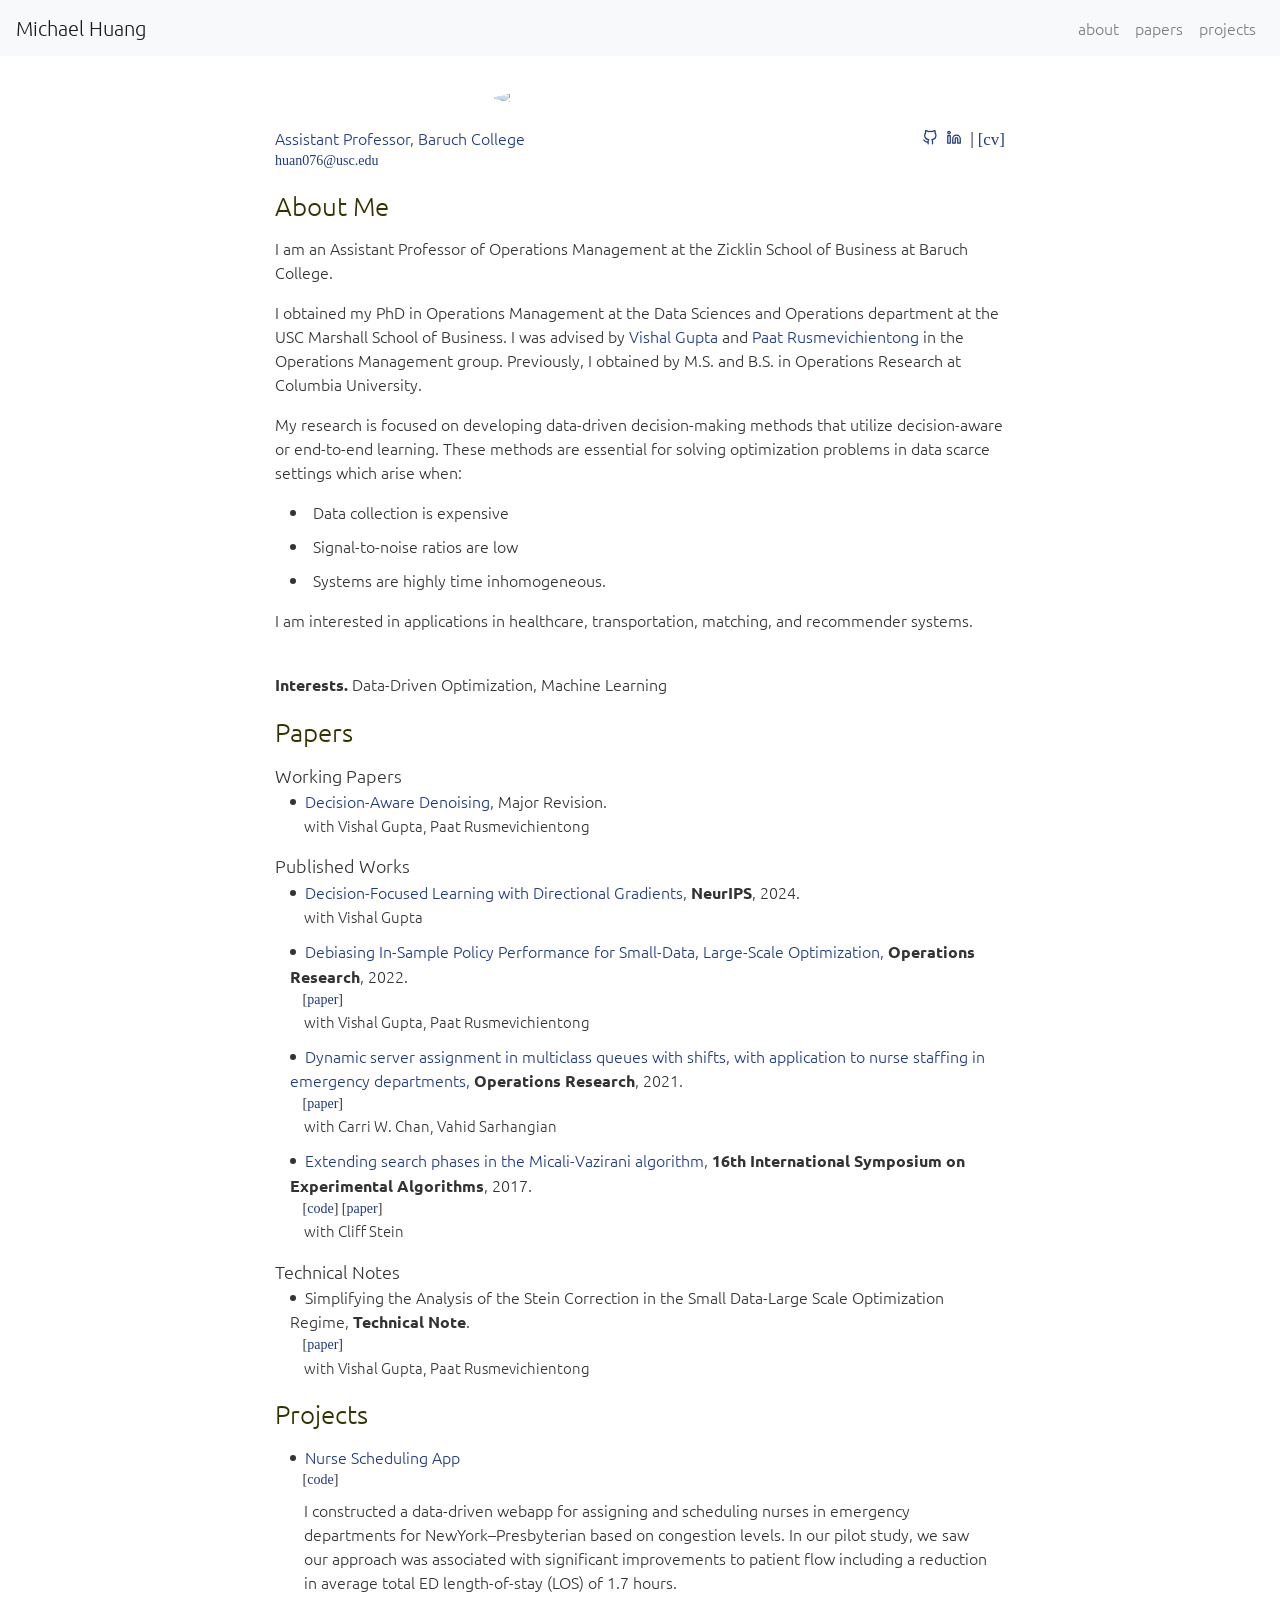
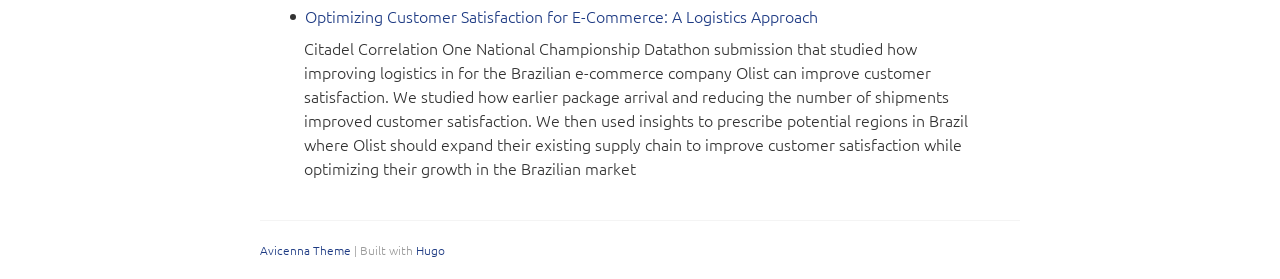
==== index.html @ e5d11110 "rebuilding site Wed Sep 25 22:40:29 EDT 2024" ====
<!DOCTYPE html>
<html>
	<head>
	<meta name="generator" content="Hugo 0.131.0">
	<meta charset="utf-8" />
	<meta http-equiv="X-UA-Compatible" content="IE=edge"><title>Michael Huang- Assistant Professor</title><link rel="apple-touch-icon" sizes="180x180" href=https://mh3166.github.io/apple-touch-icon.png>
	<link rel="icon" type="image/png" sizes="32x32" href=https://mh3166.github.io/favicon-32x32.png>
	<link rel="icon" type="image/png" sizes="16x16" href=https://mh3166.github.io/favicon-16x16.png>
	<link rel="manifest" href=https://mh3166.github.io/site.webmanifest>
	<link rel="mask-icon" href=https://mh3166.github.io/safari-pinned-tab.svg color="#5bbad5">
	<meta name="msapplication-TileColor" content="#da532c">
	<meta name="theme-color" content="#ffffff">

	<meta name="viewport" content="width=device-width, initial-scale=1">
	<link rel="alternate" type="application/rss+xml" href="https://mh3166.github.io/index.xml" title="Michael Huang" />
	<meta property="og:url" content="https://mh3166.github.io/">
  <meta property="og:site_name" content="Michael Huang">
  <meta property="og:title" content="Michael Huang">
  <meta property="og:locale" content="en_us">
  <meta property="og:type" content="website">

  <meta name="twitter:card" content="summary">
  <meta name="twitter:title" content="Michael Huang">
<link href="https://fonts.googleapis.com/css?family=Ubuntu:300,400,300italic,400italic|Raleway:500,100,300" rel="stylesheet">

	<link rel="stylesheet" href="https://stackpath.bootstrapcdn.com/bootstrap/4.1.3/css/bootstrap.min.css" integrity="sha384-MCw98/SFnGE8fJT3GXwEOngsV7Zt27NXFoaoApmYm81iuXoPkFOJwJ8ERdknLPMO" crossorigin="anonymous">
	<link rel="stylesheet" type="text/css" media="screen" href=https://mh3166.github.io/css/normalize.css>
	<link rel="stylesheet" type="text/css" media="screen" href=https://mh3166.github.io/css/main.css>

	<script src=https://mh3166.github.io/js/feather.min.js></script><script src=https://mh3166.github.io/js/main.js></script>

	<script src="https://code.jquery.com/jquery-3.3.1.slim.min.js" integrity="sha384-q8i/X+965DzO0rT7abK41JStQIAqVgRVzpbzo5smXKp4YfRvH+8abtTE1Pi6jizo" crossorigin="anonymous"></script>
	<script src="https://cdnjs.cloudflare.com/ajax/libs/popper.js/1.14.3/umd/popper.min.js" integrity="sha384-ZMP7rVo3mIykV+2+9J3UJ46jBk0WLaUAdn689aCwoqbBJiSnjAK/l8WvCWPIPm49" crossorigin="anonymous"></script>
	<script src="https://stackpath.bootstrapcdn.com/bootstrap/4.1.3/js/bootstrap.min.js" integrity="sha384-ChfqqxuZUCnJSK3+MXmPNIyE6ZbWh2IMqE241rYiqJxyMiZ6OW/JmZQ5stwEULTy" crossorigin="anonymous"></script>

	<link rel="alternate" type="application/rss+xml+https://mh3166.github.io/index.xml" href="Michael Huang" title="%!s(MISSING)" />
	</head>


	<body>
		
<nav class="navbar navbar-expand navbar-light bg-light fixed-top">
    <div class="container-fluid">
      <a class="navbar-brand" href="/">Michael Huang</a>
      <button class="navbar-toggler" type="button" data-toggle="collapse" data-target="#navbarSupportedContent" aria-controls="navbarSupportedContent" aria-expanded="false" aria-label="Toggle navigation">
        <span class="navbar-toggler-icon"></span>
      </button>

      <div class="collapse navbar-collapse" id="navbarSupportedContent">
        <ul class="navbar-nav ml-auto">
          
          
            <li class="navbar-item ">
              <a class="nav-link" href="#introduction" title="">about</a>
            </li>
          
            <li class="navbar-item ">
              <a class="nav-link" href="#publications" title="">papers</a>
            </li>
          
            <li class="navbar-item ">
              <a class="nav-link" href="#projects" title="">projects</a>
            </li>
          
        </ul>
      </div>
    </div>
</nav>


		<div class="container wrapper">
			<div class="header">

	
	
	<img src=https://mh3166.github.io/profile.jpg class="profile_image">
	
	<div class="site-affilation">
		<span class="affilation"><ul class="flat">
				<li class="position">Assistant Professor, Baruch College</li>
				<li class="email">huan076@usc.edu</li>
			</ul></span>
		

		<nav class="nav social">
			<ul class="flat"><a href="https://github.com/LaughMachine" title="GitHub"><i data-feather="github"></i></a><a href="https://www.linkedin.com/in/michaelhuang0" title="LinkedIn"><i data-feather="linkedin"></i></a>
				|
				<a href="Michael_Huang_CV_Sep_2024.pdf" class="blog_cv">[cv]</a>
				
				
			</ul>
		</nav>
	</div>

</div>

			<div class="introduction">
	<h4 id = "introduction"></h4></div>

			<div class="introduction">
	<h3 id = "introduction">About Me</h3><span>
		<p>I am an Assistant Professor of Operations Management at the Zicklin School of Business at Baruch College.</p>
<p>I obtained my PhD in Operations Management at the Data Sciences and Operations department at the USC Marshall School of Business.
I was advised by <a href="http://faculty.marshall.usc.edu/Vishal-Gupta/">Vishal Gupta</a> and <a href="http://faculty.marshall.usc.edu/Paat-Rusmevichientong/">Paat Rusmevichientong</a> in the Operations Management group. Previously, I obtained by M.S. and B.S. in Operations Research at Columbia University.</p>
<p>My research is focused on developing data-driven decision-making methods that utilize decision-aware or end-to-end learning. These methods are essential for solving optimization problems in data scarce settings which arise when:</p>
<ul>
<li>Data collection is expensive</li>
<li>Signal-to-noise ratios are low</li>
<li>Systems are highly time inhomogeneous.</li>
</ul>
<p>I am interested in applications in healthcare, transportation, matching, and recommender systems.</p>

	</span>
	<br><span>
		<b>Interests.</b> Data-Driven Optimization, Machine Learning
	</span>
</div>

			<div class="introduction">
	
	<h3 id = "publications">Papers</h3><div class="year">Working Papers</div>
	
	<ul>
		
		<li>
			
			<a href="https://papers.ssrn.com/sol3/papers.cfm?abstract_id=4714305" class="publications"> Decision-Aware Denoising, </a>
			
			Major Revision.

			

			<span class="collaborators">
				with Vishal Gupta, Paat Rusmevichientong
			</span>
		</li>
		
	</ul><div class="year">Published Works</div>
	
	<ul>
		
		<li>
			
			<a href="https://arxiv.org/pdf/2402.03256.pdf" class="publications"> Decision-Focused Learning with Directional Gradients, </a>
			
			<strong>NeurIPS</strong>, 2024.

			

			<span class="collaborators">
				with Vishal Gupta
			</span>
		</li>
		
		<li>
			
			<a href="https://papers.ssrn.com/sol3/papers.cfm?abstract_id=3858984" class="publications"> Debiasing In-Sample Policy Performance for Small-Data, Large-Scale Optimization, </a>
			
			<strong>Operations Research</strong>, 2022.

			
			<span class="code_blog">
				

				

				
				[<a href="debiasing_in_sample_small_data.pdf">paper</a>]
				
			</span>
			

			<span class="collaborators">
				with Vishal Gupta, Paat Rusmevichientong
			</span>
		</li>
		
		<li>
			
			<a href="http://www.columbia.edu/~cc3179/shift_scheduling_2019.pdf" class="publications"> Dynamic server assignment in multiclass queues with shifts, with application to nurse staffing in emergency departments, </a>
			
			<strong>Operations Research</strong>, 2021.

			
			<span class="code_blog">
				

				

				
				[<a href="shift_scheduling_2020.pdf">paper</a>]
				
			</span>
			

			<span class="collaborators">
				with Carri W. Chan, Vahid Sarhangian
			</span>
		</li>
		
		<li>
			
			<a href="http://drops.dagstuhl.de/opus/volltexte/2017/7614/pdf/LIPIcs-SEA-2017-10.pdf" class="publications"> Extending search phases in the Micali-Vazirani algorithm, </a>
			
			<strong>16th International Symposium on Experimental Algorithms</strong>, 2017.

			
			<span class="code_blog">
				
				[<a href="https://github.com/mh3166/Extended_MV_algorithm">code</a>]
				

				

				
				[<a href="Extending_MV_Phases.pdf">paper</a>]
				
			</span>
			

			<span class="collaborators">
				with Cliff Stein
			</span>
		</li>
		
	</ul><div class="year">Technical Notes</div>
	
	<ul>
		
		<li>
			
			<p class="publications"> Simplifying the Analysis of the Stein Correction in the Small Data-Large Scale Optimization Regime, </p>
			
			<strong>Technical Note</strong>.

			
			<span class="code_blog">
				

				

				
				[<a href="TechNoteSmallData.pdf">paper</a>]
				
			</span>
			

			<span class="collaborators">
				with Vishal Gupta, Paat Rusmevichientong
			</span>
		</li>
		
	</ul></div>

			<div class="introduction">
	
	<h3 id= "projects">Projects</h3>
	<ul>
		<li>
			<a href="http://www.columbia.edu/~cc3179/EDStaffingTrial_2022.pdf" class="project"> Nurse Scheduling App</a>

			
			<span class="code_blog">
				
				[<a href="https://github.com/LaughMachine/Nurse_Scheduling_App">code</a>]
				

				
			</span>
			

			
			<span class="project_description">
				I constructed a data-driven webapp for assigning and scheduling nurses in emergency departments for NewYork–Presbyterian based on congestion levels. In our pilot study, we saw our approach was associated with significant improvements to patient flow including a reduction in average total ED length-of-stay (LOS) of 1.7 hours.
			</span>
			

		</li>
		
		<li>
			<a href="Optimizing_logistics_for_customer_sat.pdf" class="project"> Optimizing Customer Satisfaction for E-Commerce: A Logistics Approach</a>

			

			
			<span class="project_description">
				Citadel Correlation One National Championship Datathon submission that studied how improving logistics in for the Brazilian e-commerce company Olist can improve customer satisfaction. We studied how earlier package arrival and reducing the number of shipments improved customer satisfaction. We then used insights to prescribe potential regions in Brazil where Olist should expand their existing supply chain to improve customer satisfaction while optimizing their growth in the Brazilian market
			</span>
			

		</li>
		</ul>
	
</div>

		</div>
		</div>
		<div class="footer wrapper">
	<nav class="nav">
		<div><a href="https://github.com/hadisinaee/avicenna">Avicenna Theme</a> | Built with <a href="https://gohugo.io">Hugo</a></div>
	</nav>
</div>


  
    
      <script async src="https://www.googletagmanager.com/gtag/js?id=G-H8T3S30J5K"></script>
      <script>
        var doNotTrack = false;
        if ( false ) {
          var dnt = (navigator.doNotTrack || window.doNotTrack || navigator.msDoNotTrack);
          var doNotTrack = (dnt == "1" || dnt == "yes");
        }
        if (!doNotTrack) {
          window.dataLayer = window.dataLayer || [];
          function gtag(){dataLayer.push(arguments);}
          gtag('js', new Date());
          gtag('config', 'G-H8T3S30J5K');
        }
      </script>
    
  

<script>
	feather.replace()

</script>
	</body>

</html>
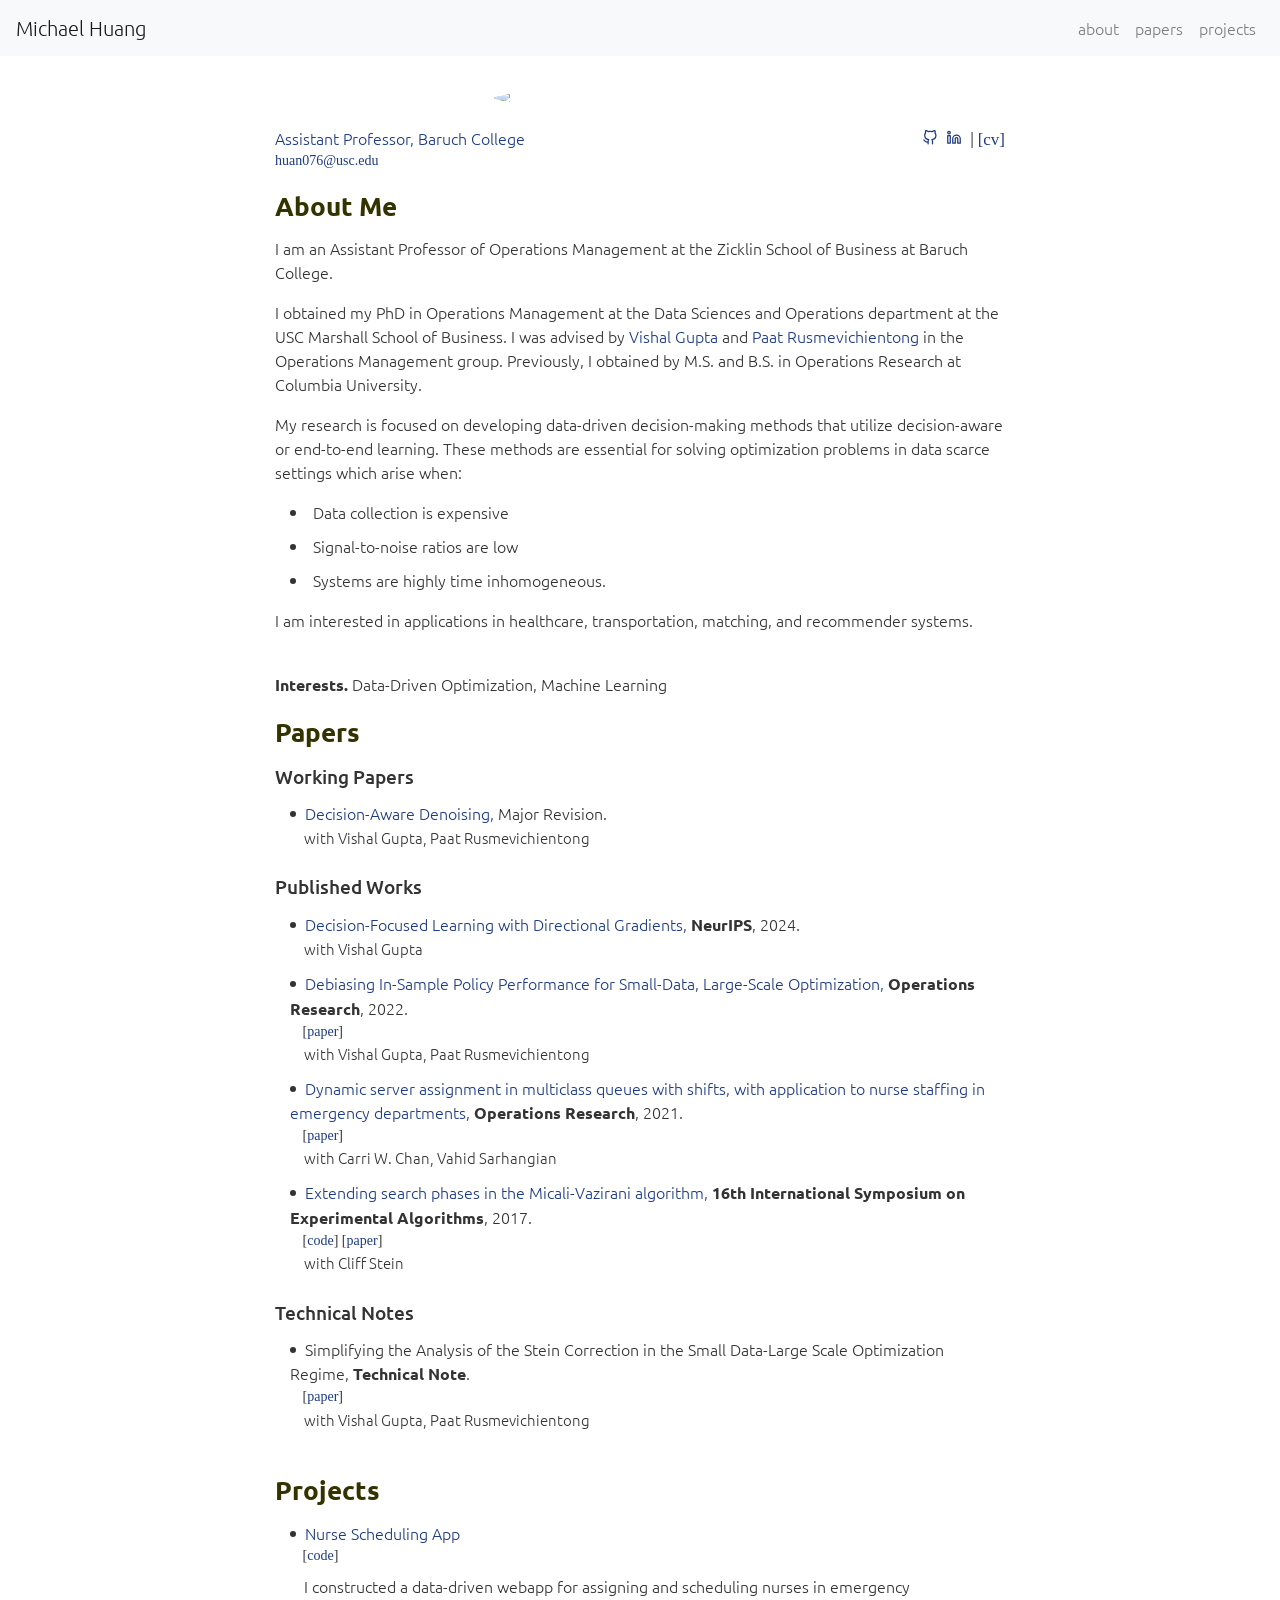
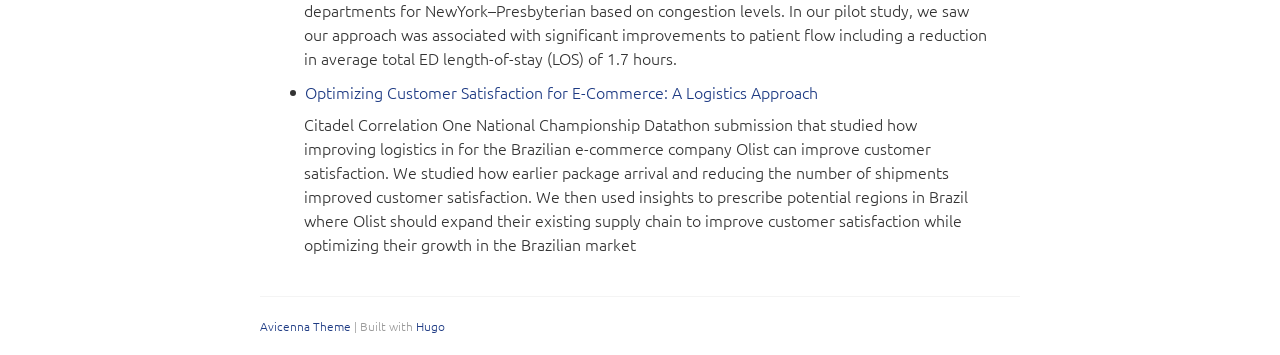
==== commit 0d98ab2b: "rebuilding site Wed Sep 25 23:03:35 EDT 2024" ====
--- a/index.html
+++ b/index.html
@@ -135,7 +135,12 @@
 			</span>
 		</li>
 		
-	</ul><div class="year">Published Works</div>
+	</ul>
+	<div style="line-height:50%;">
+    <br>
+	</div>
+	
+	<div class="year">Published Works</div>
 	
 	<ul>
 		
@@ -223,7 +228,12 @@
 			</span>
 		</li>
 		
-	</ul><div class="year">Technical Notes</div>
+	</ul>
+	<div style="line-height:50%;">
+    <br>
+	</div>
+	
+	<div class="year">Technical Notes</div>
 	
 	<ul>
 		
@@ -250,7 +260,12 @@
 			</span>
 		</li>
 		
-	</ul></div>
+	</ul>
+	<div style="line-height:50%;">
+    <br>
+	</div>
+	
+	</div>
 
 			<div class="introduction">
 	
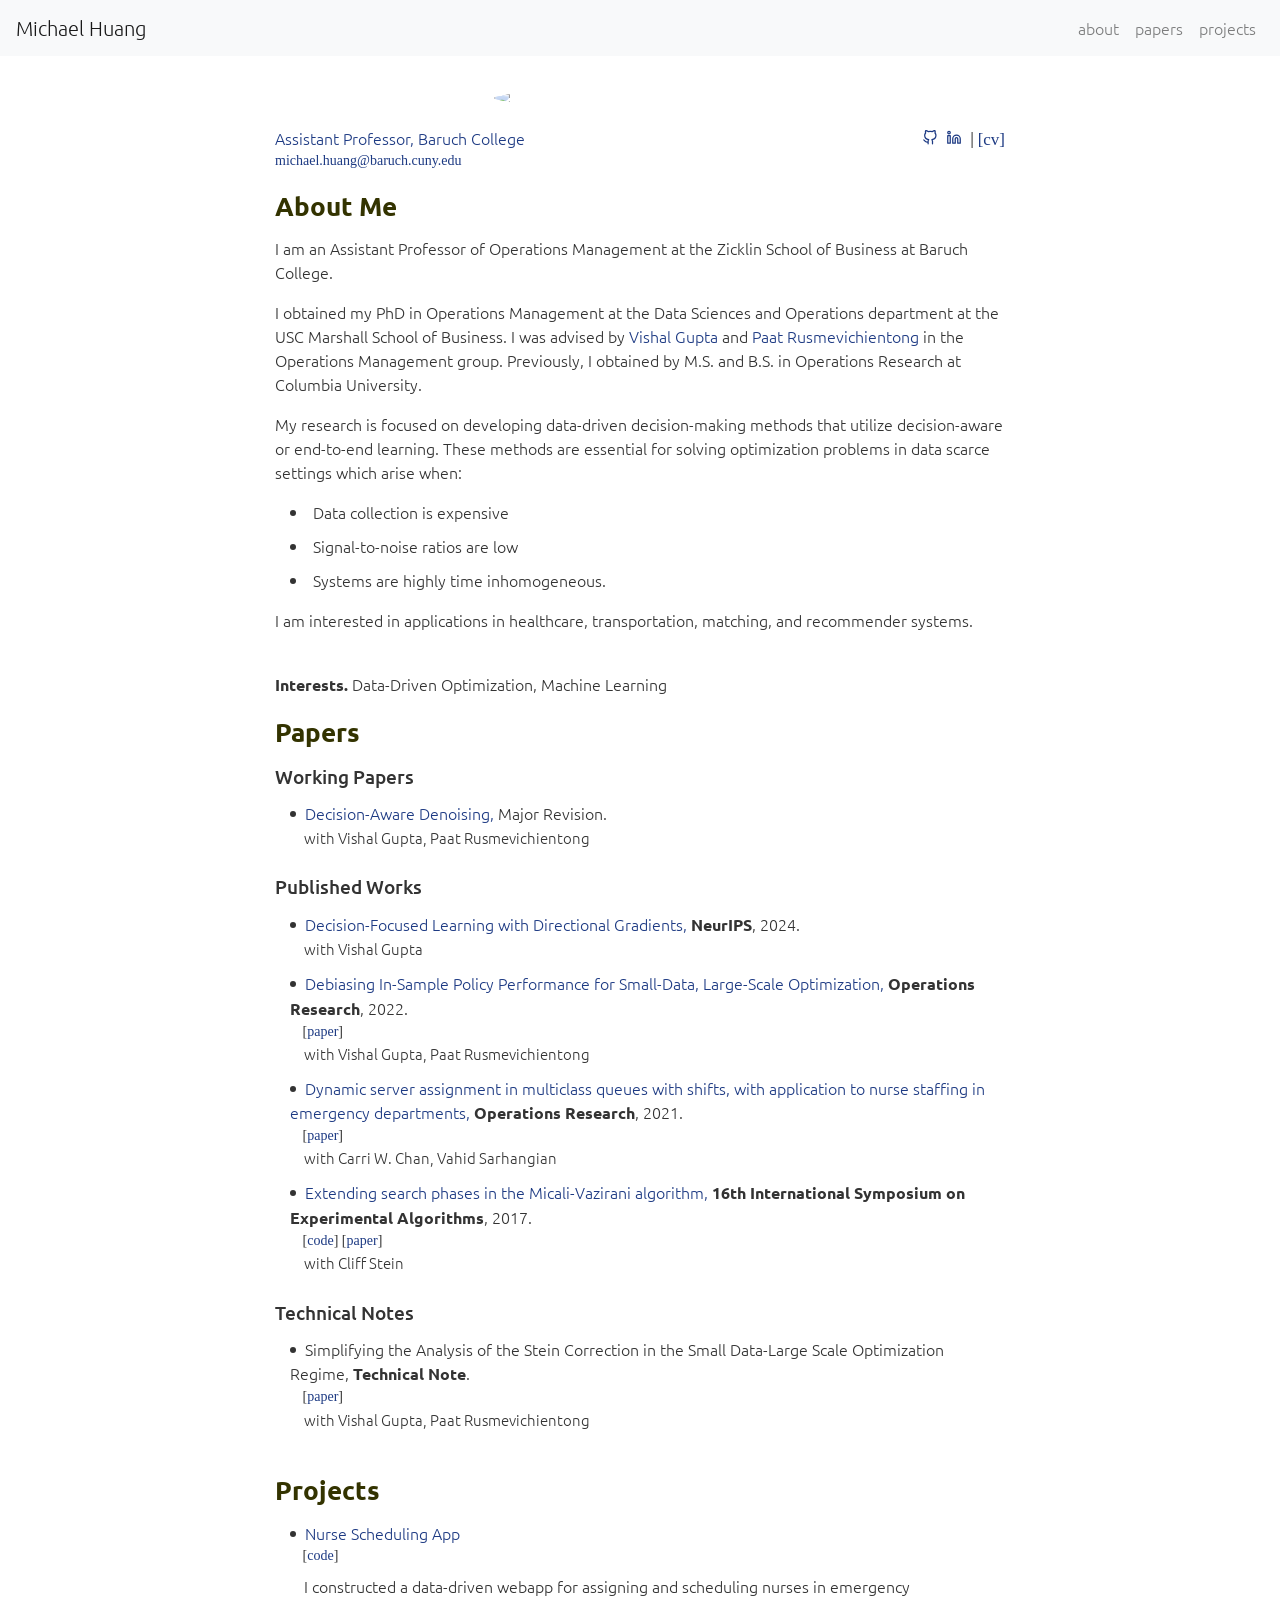
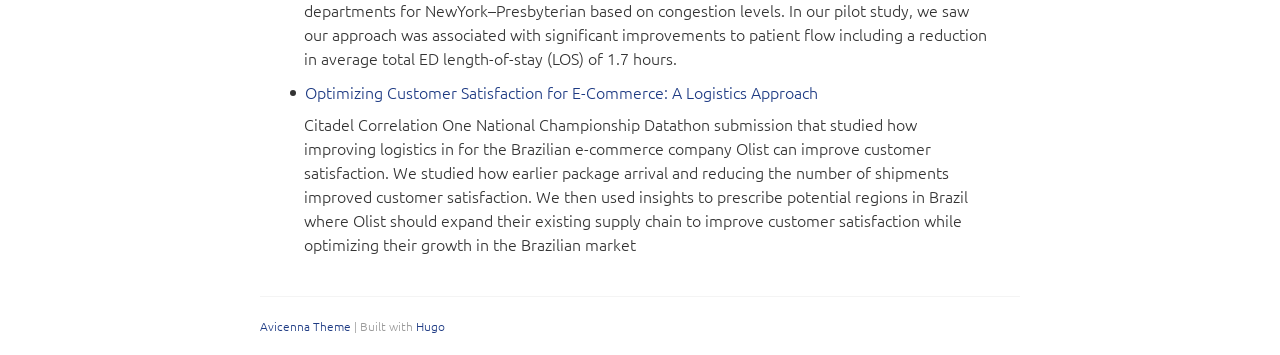
==== commit 609aa02e: "rebuilding site Thu Nov  7 16:40:55 EST 2024" ====
--- a/index.html
+++ b/index.html
@@ -78,7 +78,7 @@
 	<div class="site-affilation">
 		<span class="affilation"><ul class="flat">
 				<li class="position">Assistant Professor, Baruch College</li>
-				<li class="email">huan076@usc.edu</li>
+				<li class="email">michael.huang@baruch.cuny.edu</li>
 			</ul></span>
 		
 
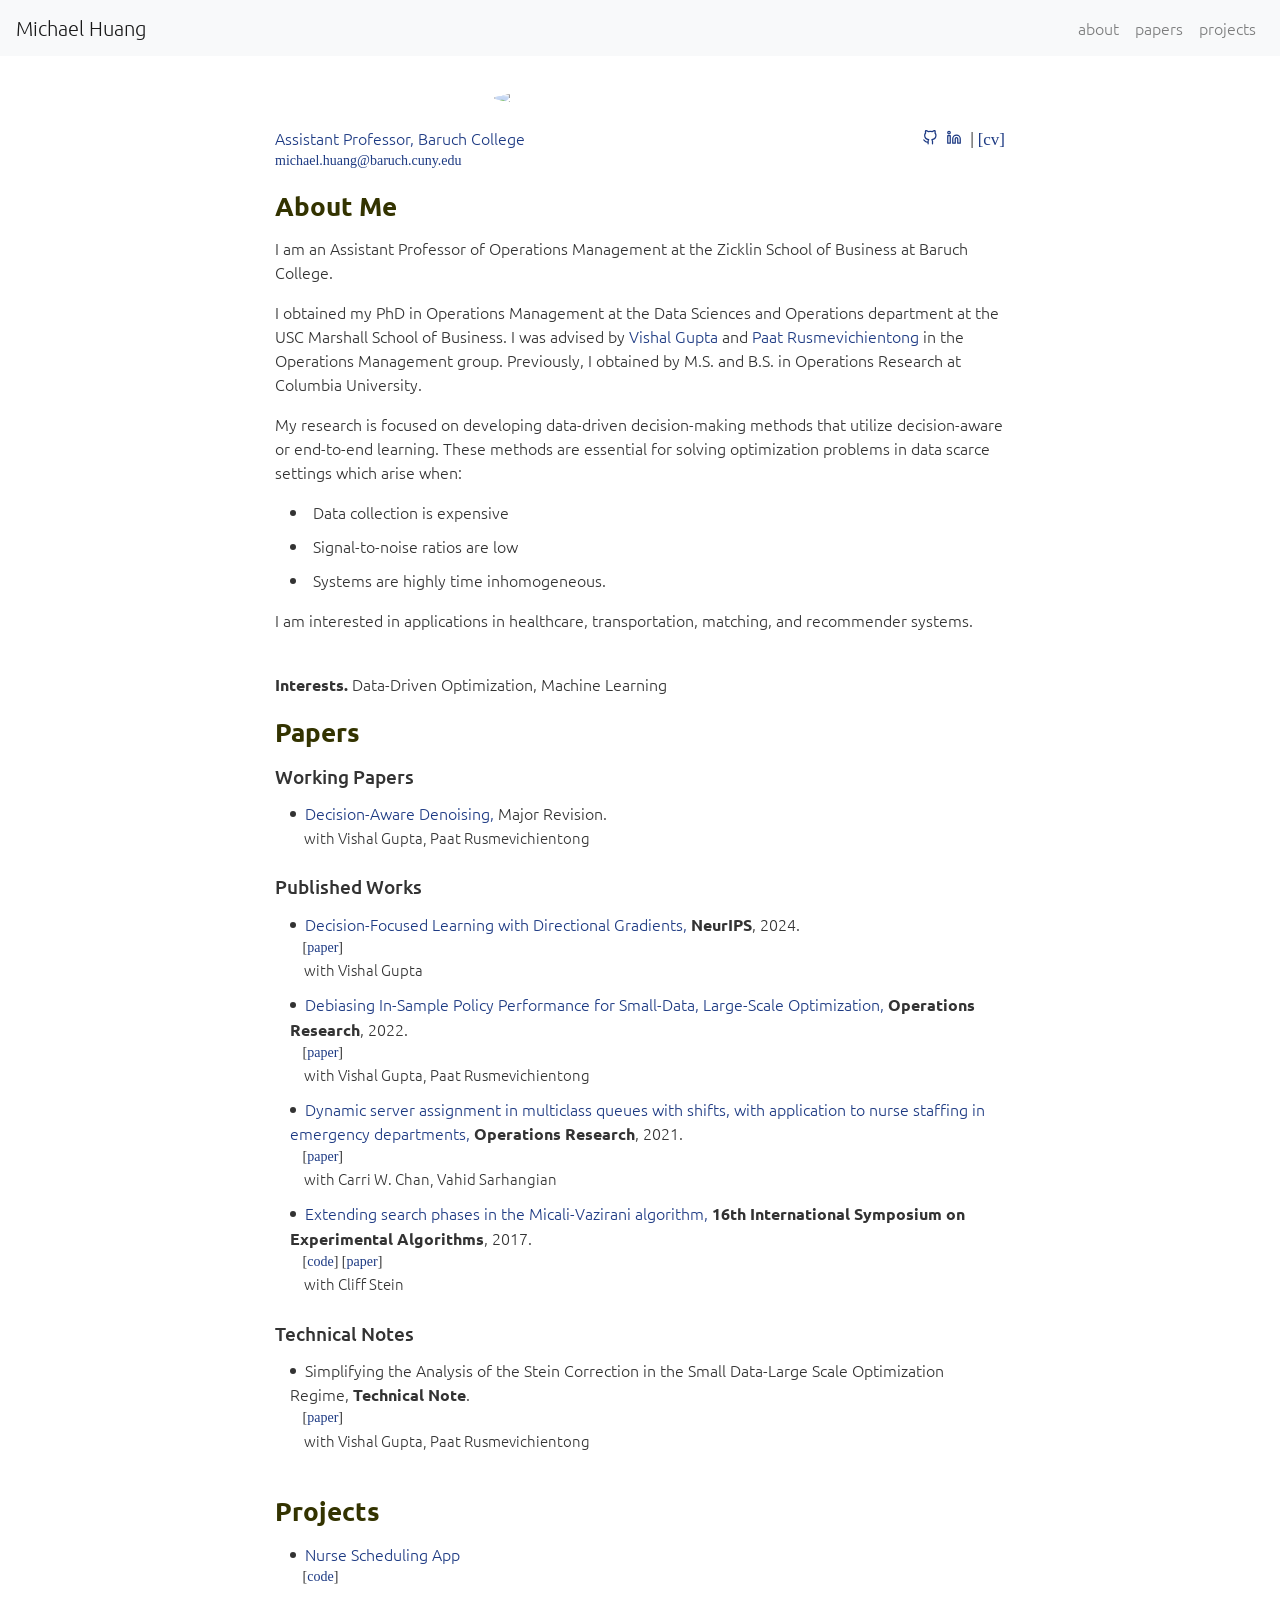
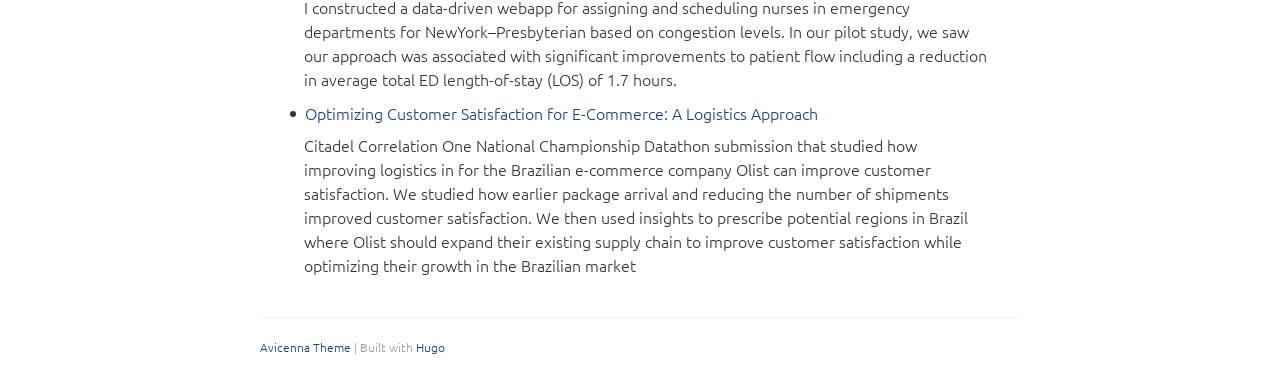
==== commit 5d06d550: "rebuilding site Fri Nov 15 03:20:01 EST 2024" ====
--- a/index.html
+++ b/index.html
@@ -150,6 +150,16 @@
 			
 			<strong>NeurIPS</strong>, 2024.
 
+			
+			<span class="code_blog">
+				
+
+				
+
+				
+				[<a href="LearningBestInClassPolicies_Neurips2024.pdf">paper</a>]
+				
+			</span>
 			
 
 			<span class="collaborators">
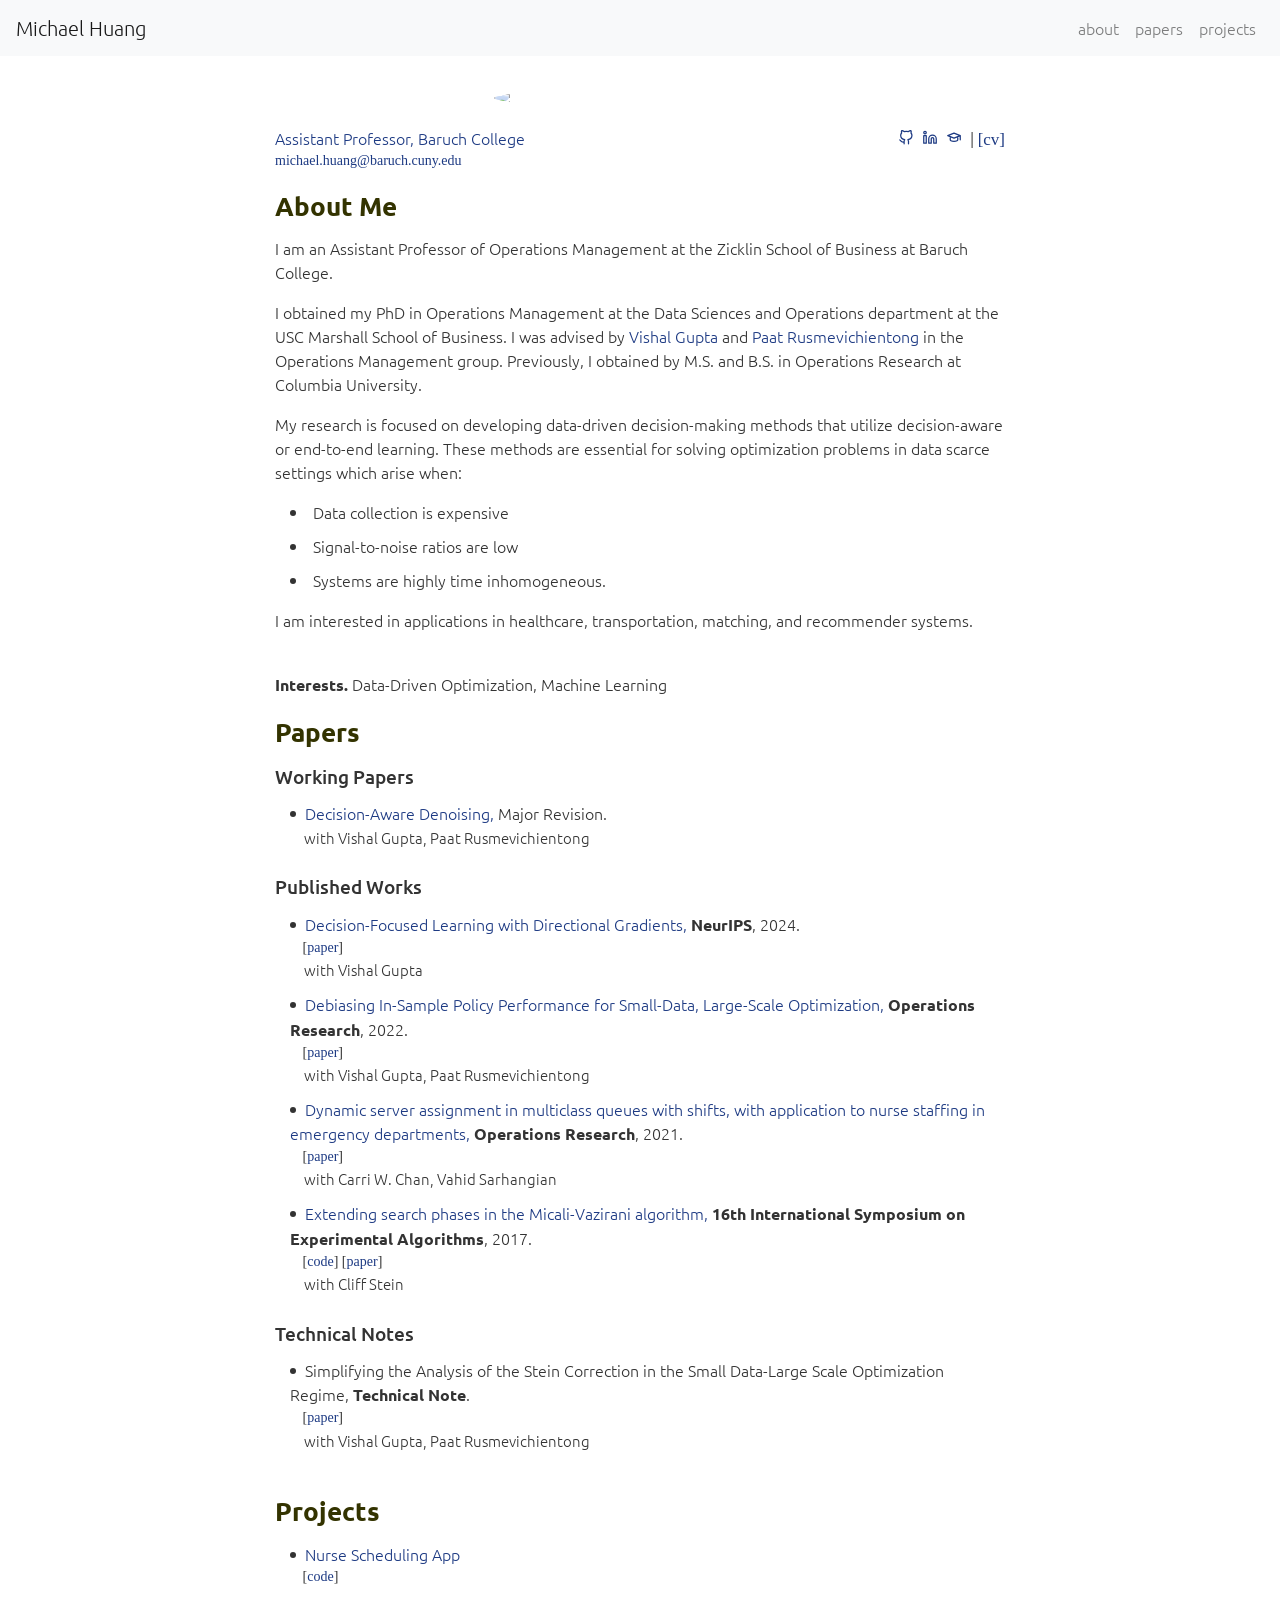
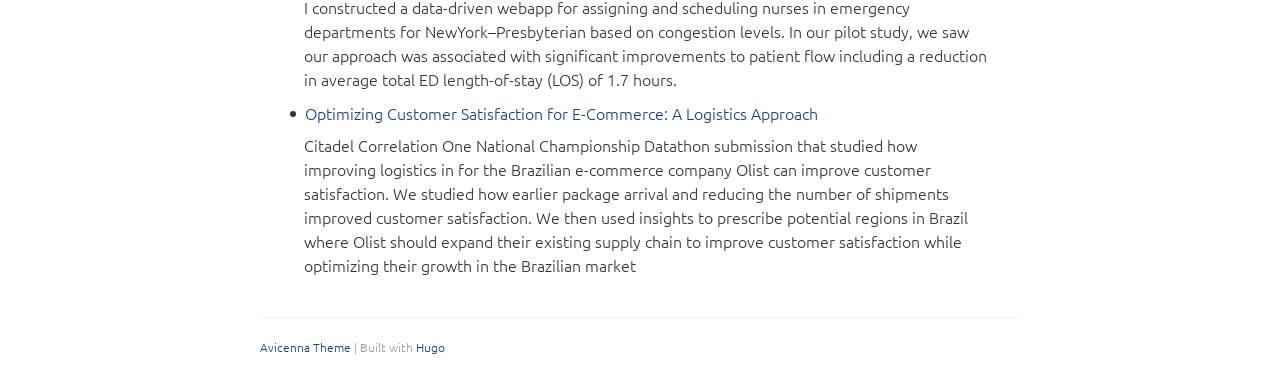
==== commit 5246f24c: "rebuilding site Wed Nov 20 17:36:47 EST 2024" ====
--- a/index.html
+++ b/index.html
@@ -26,7 +26,8 @@
 	<link rel="stylesheet" href="https://stackpath.bootstrapcdn.com/bootstrap/4.1.3/css/bootstrap.min.css" integrity="sha384-MCw98/SFnGE8fJT3GXwEOngsV7Zt27NXFoaoApmYm81iuXoPkFOJwJ8ERdknLPMO" crossorigin="anonymous">
 	<link rel="stylesheet" type="text/css" media="screen" href=https://mh3166.github.io/css/normalize.css>
 	<link rel="stylesheet" type="text/css" media="screen" href=https://mh3166.github.io/css/main.css>
-
+	<link rel="stylesheet" href="https://cdn.jsdelivr.net/npm/academicons/css/academicons.min.css">
+	
 	<script src=https://mh3166.github.io/js/feather.min.js></script><script src=https://mh3166.github.io/js/main.js></script>
 
 	<script src="https://code.jquery.com/jquery-3.3.1.slim.min.js" integrity="sha384-q8i/X+965DzO0rT7abK41JStQIAqVgRVzpbzo5smXKp4YfRvH+8abtTE1Pi6jizo" crossorigin="anonymous"></script>
@@ -83,7 +84,7 @@
 		
 
 		<nav class="nav social">
-			<ul class="flat"><a href="https://github.com/LaughMachine" title="GitHub"><i data-feather="github"></i></a><a href="https://www.linkedin.com/in/michaelhuang0" title="LinkedIn"><i data-feather="linkedin"></i></a>
+			<ul class="flat"><a href="https://github.com/LaughMachine" title="GitHub"><i data-feather="github"></i></a><a href="https://www.linkedin.com/in/michaelhuang0" title="LinkedIn"><i data-feather="linkedin"></i></a><a href="https://scholar.google.com/citations?user=lX0NYw8AAAAJ&amp;hl=en" title="GoogleScholar"><i data-feather="book"></i></a>
 				|
 				<a href="Michael_Huang_CV_Sep_2024.pdf" class="blog_cv">[cv]</a>
 				
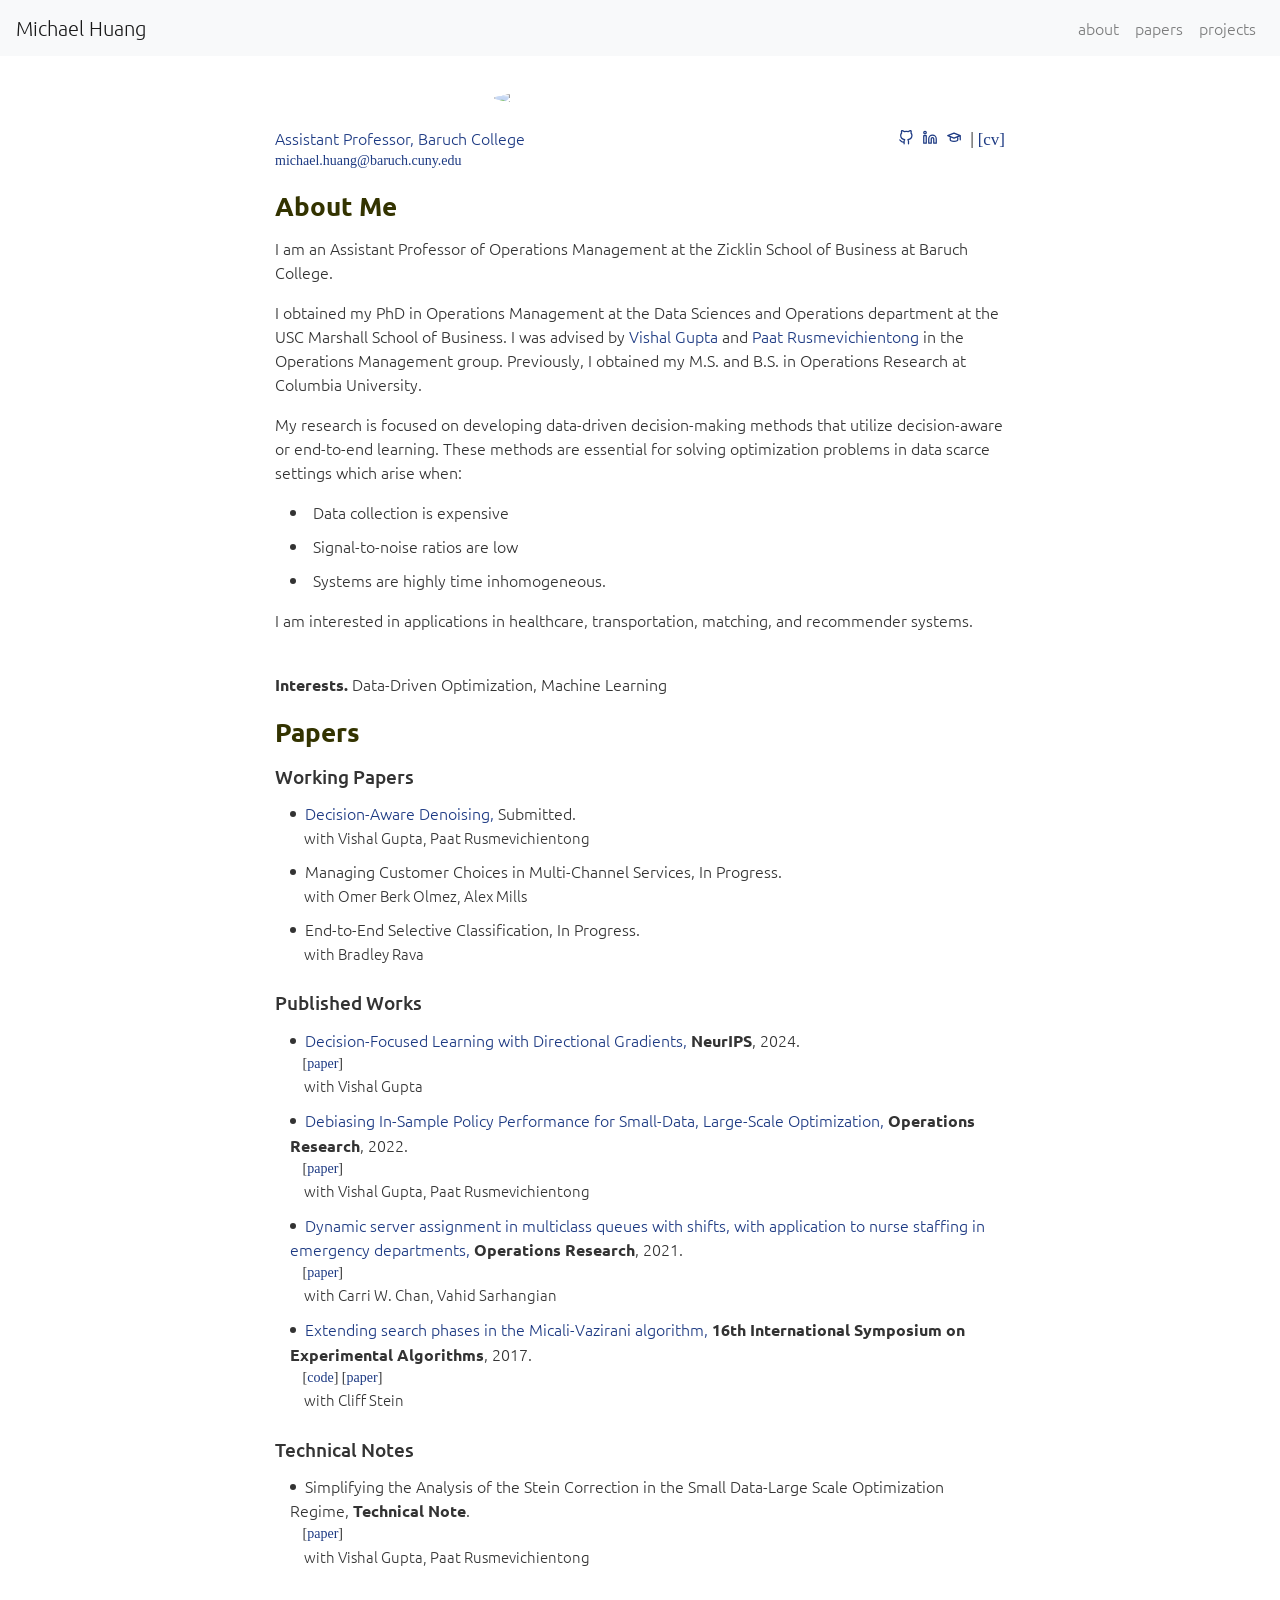
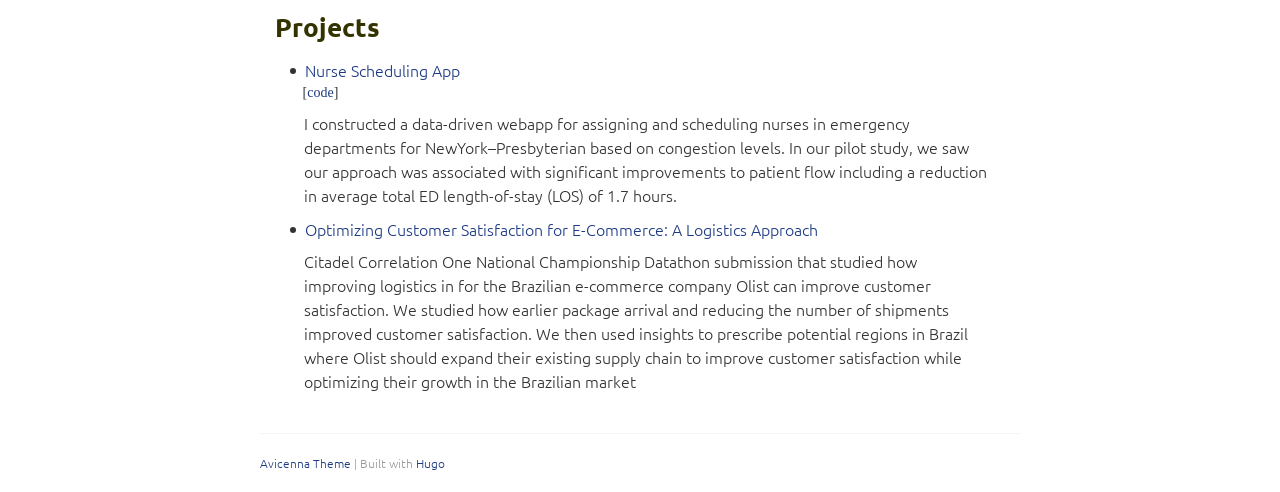
==== commit 5b7d2eab: "rebuilding site Thu Apr 16 17:05:16 EDT 2026" ====
--- a/index.html
+++ b/index.html
@@ -102,7 +102,7 @@
 	<h3 id = "introduction">About Me</h3><span>
 		<p>I am an Assistant Professor of Operations Management at the Zicklin School of Business at Baruch College.</p>
 <p>I obtained my PhD in Operations Management at the Data Sciences and Operations department at the USC Marshall School of Business.
-I was advised by <a href="http://faculty.marshall.usc.edu/Vishal-Gupta/">Vishal Gupta</a> and <a href="http://faculty.marshall.usc.edu/Paat-Rusmevichientong/">Paat Rusmevichientong</a> in the Operations Management group. Previously, I obtained by M.S. and B.S. in Operations Research at Columbia University.</p>
+I was advised by <a href="http://faculty.marshall.usc.edu/Vishal-Gupta/">Vishal Gupta</a> and <a href="http://faculty.marshall.usc.edu/Paat-Rusmevichientong/">Paat Rusmevichientong</a> in the Operations Management group. Previously, I obtained my M.S. and B.S. in Operations Research at Columbia University.</p>
 <p>My research is focused on developing data-driven decision-making methods that utilize decision-aware or end-to-end learning. These methods are essential for solving optimization problems in data scarce settings which arise when:</p>
 <ul>
 <li>Data collection is expensive</li>
@@ -127,12 +127,38 @@
 			
 			<a href="https://papers.ssrn.com/sol3/papers.cfm?abstract_id=4714305" class="publications"> Decision-Aware Denoising, </a>
 			
-			Major Revision.
+			Submitted.
 
 			
 
 			<span class="collaborators">
 				with Vishal Gupta, Paat Rusmevichientong
+			</span>
+		</li>
+		
+		<li>
+			
+			<p class="publications"> Managing Customer Choices in Multi-Channel Services, </p>
+			
+			In Progress.
+
+			
+
+			<span class="collaborators">
+				with Omer Berk Olmez, Alex Mills
+			</span>
+		</li>
+		
+		<li>
+			
+			<p class="publications"> End-to-End Selective Classification, </p>
+			
+			In Progress.
+
+			
+
+			<span class="collaborators">
+				with Bradley Rava
 			</span>
 		</li>
 		
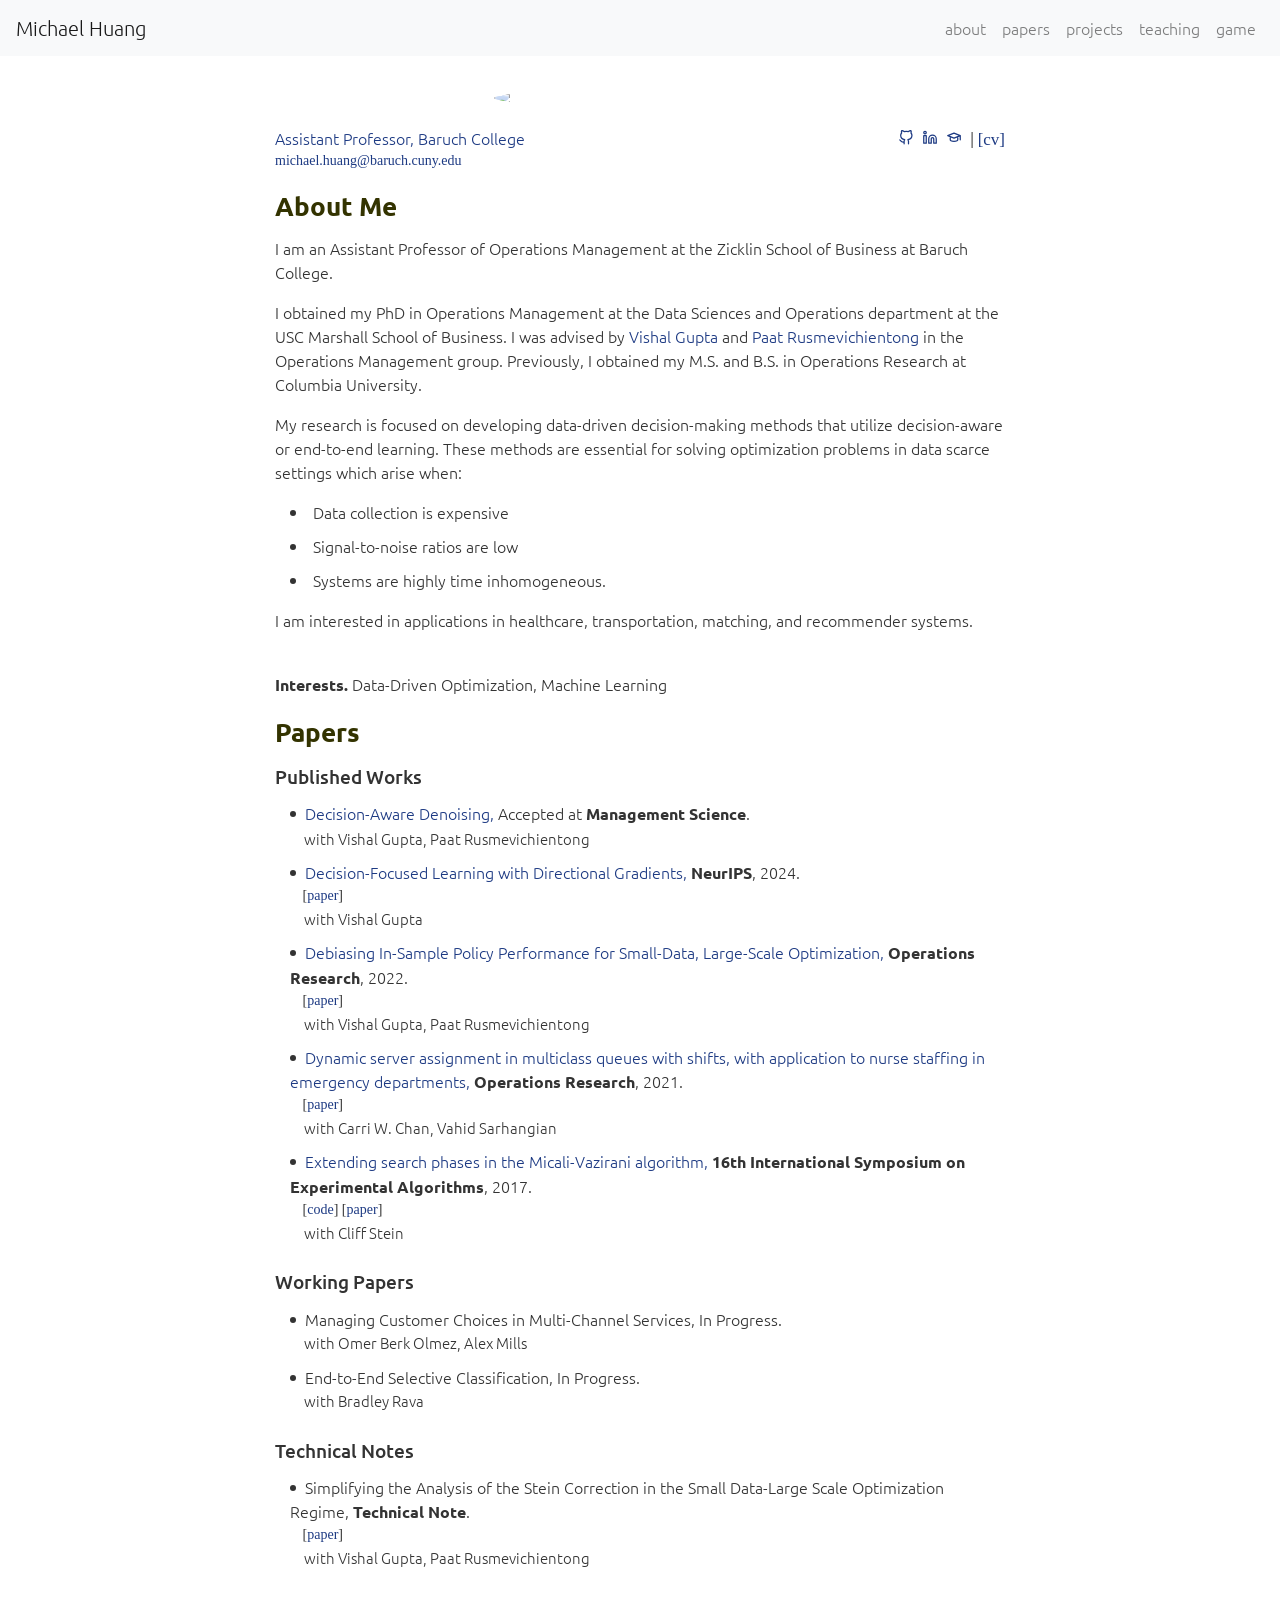
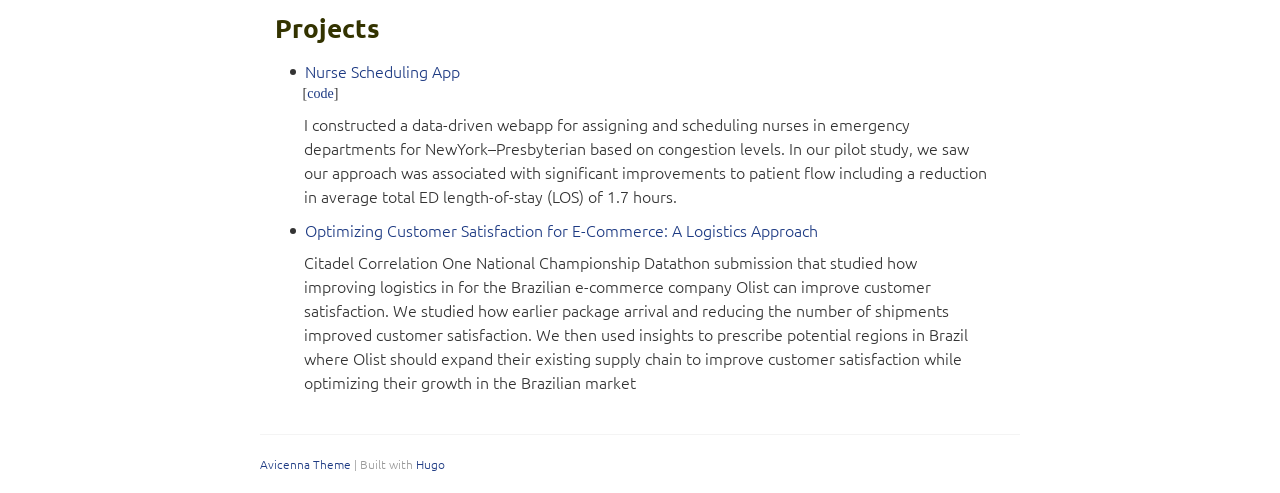
==== commit c44cf94c: "rebuilding site Tue Sep 29 07:14:17 EDT 2026" ====
--- a/index.html
+++ b/index.html
@@ -63,6 +63,14 @@
               <a class="nav-link" href="#projects" title="">projects</a>
             </li>
           
+            <li class="navbar-item ">
+              <a class="nav-link" href="/teaching" title="">teaching</a>
+            </li>
+          
+            <li class="navbar-item ">
+              <a class="nav-link" href="/hypothesis-testing-game/" title="Hypothesis Testing Game">game</a>
+            </li>
+          
         </ul>
       </div>
     </div>
@@ -119,7 +127,7 @@
 
 			<div class="introduction">
 	
-	<h3 id = "publications">Papers</h3><div class="year">Working Papers</div>
+	<h3 id = "publications">Papers</h3><div class="year">Published Works</div>
 	
 	<ul>
 		
@@ -127,7 +135,7 @@
 			
 			<a href="https://papers.ssrn.com/sol3/papers.cfm?abstract_id=4714305" class="publications"> Decision-Aware Denoising, </a>
 			
-			Submitted.
+			Accepted at <strong>Management Science</strong>.
 
 			
 
@@ -138,27 +146,95 @@
 		
 		<li>
 			
-			<p class="publications"> Managing Customer Choices in Multi-Channel Services, </p>
-			
-			In Progress.
-
-			
-
-			<span class="collaborators">
-				with Omer Berk Olmez, Alex Mills
-			</span>
-		</li>
-		
-		<li>
-			
-			<p class="publications"> End-to-End Selective Classification, </p>
-			
-			In Progress.
-
-			
-
-			<span class="collaborators">
-				with Bradley Rava
+			<a href="https://arxiv.org/pdf/2402.03256.pdf" class="publications"> Decision-Focused Learning with Directional Gradients, </a>
+			
+			<strong>NeurIPS</strong>, 2024.
+
+			
+			<span class="code_blog">
+				
+
+				
+
+				
+				[<a href="LearningBestInClassPolicies_Neurips2024.pdf">paper</a>]
+				
+			</span>
+			
+
+			<span class="collaborators">
+				with Vishal Gupta
+			</span>
+		</li>
+		
+		<li>
+			
+			<a href="https://papers.ssrn.com/sol3/papers.cfm?abstract_id=3858984" class="publications"> Debiasing In-Sample Policy Performance for Small-Data, Large-Scale Optimization, </a>
+			
+			<strong>Operations Research</strong>, 2022.
+
+			
+			<span class="code_blog">
+				
+
+				
+
+				
+				[<a href="debiasing_in_sample_small_data.pdf">paper</a>]
+				
+			</span>
+			
+
+			<span class="collaborators">
+				with Vishal Gupta, Paat Rusmevichientong
+			</span>
+		</li>
+		
+		<li>
+			
+			<a href="http://www.columbia.edu/~cc3179/shift_scheduling_2019.pdf" class="publications"> Dynamic server assignment in multiclass queues with shifts, with application to nurse staffing in emergency departments, </a>
+			
+			<strong>Operations Research</strong>, 2021.
+
+			
+			<span class="code_blog">
+				
+
+				
+
+				
+				[<a href="shift_scheduling_2020.pdf">paper</a>]
+				
+			</span>
+			
+
+			<span class="collaborators">
+				with Carri W. Chan, Vahid Sarhangian
+			</span>
+		</li>
+		
+		<li>
+			
+			<a href="http://drops.dagstuhl.de/opus/volltexte/2017/7614/pdf/LIPIcs-SEA-2017-10.pdf" class="publications"> Extending search phases in the Micali-Vazirani algorithm, </a>
+			
+			<strong>16th International Symposium on Experimental Algorithms</strong>, 2017.
+
+			
+			<span class="code_blog">
+				
+				[<a href="https://github.com/mh3166/Extended_MV_algorithm">code</a>]
+				
+
+				
+
+				
+				[<a href="Extending_MV_Phases.pdf">paper</a>]
+				
+			</span>
+			
+
+			<span class="collaborators">
+				with Cliff Stein
 			</span>
 		</li>
 		
@@ -167,101 +243,33 @@
     <br>
 	</div>
 	
-	<div class="year">Published Works</div>
+	<div class="year">Working Papers</div>
 	
 	<ul>
 		
 		<li>
 			
-			<a href="https://arxiv.org/pdf/2402.03256.pdf" class="publications"> Decision-Focused Learning with Directional Gradients, </a>
-			
-			<strong>NeurIPS</strong>, 2024.
-
-			
-			<span class="code_blog">
-				
-
-				
-
-				
-				[<a href="LearningBestInClassPolicies_Neurips2024.pdf">paper</a>]
-				
-			</span>
-			
-
-			<span class="collaborators">
-				with Vishal Gupta
-			</span>
-		</li>
-		
-		<li>
-			
-			<a href="https://papers.ssrn.com/sol3/papers.cfm?abstract_id=3858984" class="publications"> Debiasing In-Sample Policy Performance for Small-Data, Large-Scale Optimization, </a>
-			
-			<strong>Operations Research</strong>, 2022.
-
-			
-			<span class="code_blog">
-				
-
-				
-
-				
-				[<a href="debiasing_in_sample_small_data.pdf">paper</a>]
-				
-			</span>
-			
-
-			<span class="collaborators">
-				with Vishal Gupta, Paat Rusmevichientong
-			</span>
-		</li>
-		
-		<li>
-			
-			<a href="http://www.columbia.edu/~cc3179/shift_scheduling_2019.pdf" class="publications"> Dynamic server assignment in multiclass queues with shifts, with application to nurse staffing in emergency departments, </a>
-			
-			<strong>Operations Research</strong>, 2021.
-
-			
-			<span class="code_blog">
-				
-
-				
-
-				
-				[<a href="shift_scheduling_2020.pdf">paper</a>]
-				
-			</span>
-			
-
-			<span class="collaborators">
-				with Carri W. Chan, Vahid Sarhangian
-			</span>
-		</li>
-		
-		<li>
-			
-			<a href="http://drops.dagstuhl.de/opus/volltexte/2017/7614/pdf/LIPIcs-SEA-2017-10.pdf" class="publications"> Extending search phases in the Micali-Vazirani algorithm, </a>
-			
-			<strong>16th International Symposium on Experimental Algorithms</strong>, 2017.
-
-			
-			<span class="code_blog">
-				
-				[<a href="https://github.com/mh3166/Extended_MV_algorithm">code</a>]
-				
-
-				
-
-				
-				[<a href="Extending_MV_Phases.pdf">paper</a>]
-				
-			</span>
-			
-
-			<span class="collaborators">
-				with Cliff Stein
+			<p class="publications"> Managing Customer Choices in Multi-Channel Services, </p>
+			
+			In Progress.
+
+			
+
+			<span class="collaborators">
+				with Omer Berk Olmez, Alex Mills
+			</span>
+		</li>
+		
+		<li>
+			
+			<p class="publications"> End-to-End Selective Classification, </p>
+			
+			In Progress.
+
+			
+
+			<span class="collaborators">
+				with Bradley Rava
 			</span>
 		</li>
 		
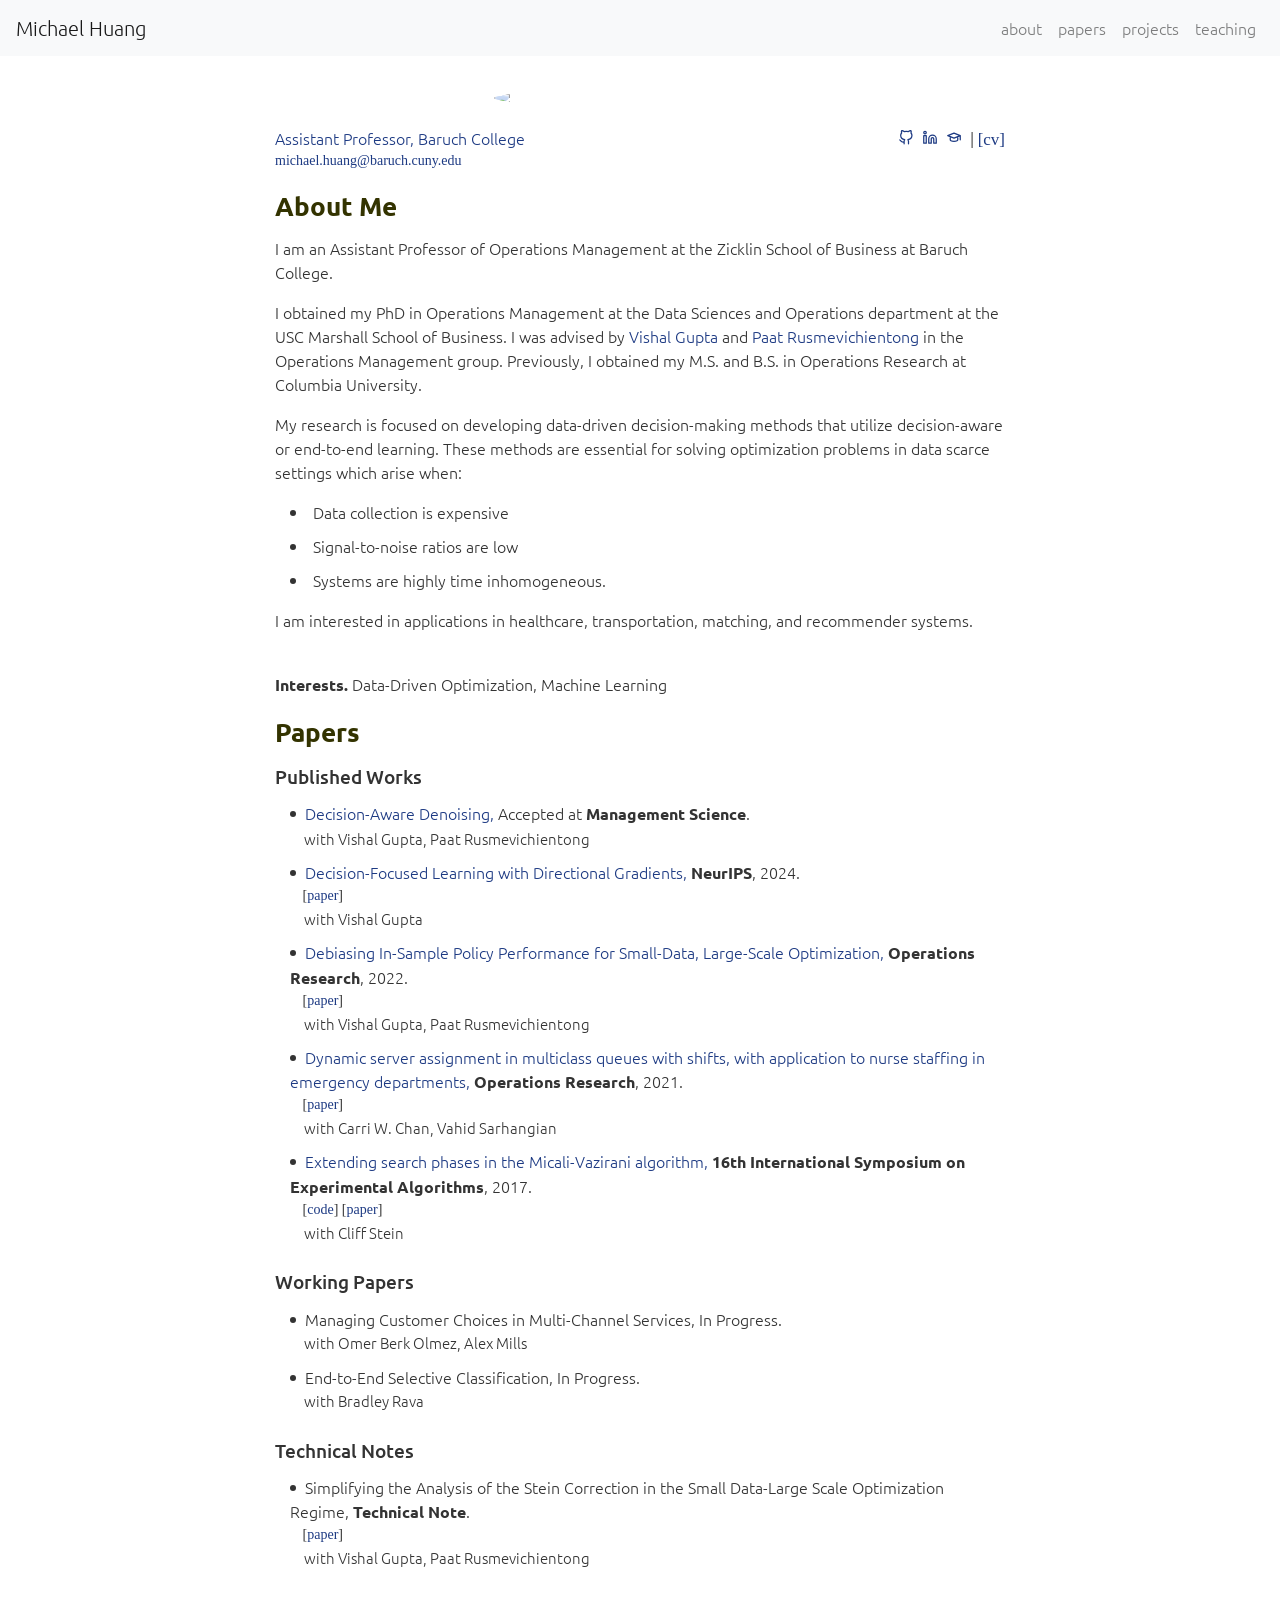
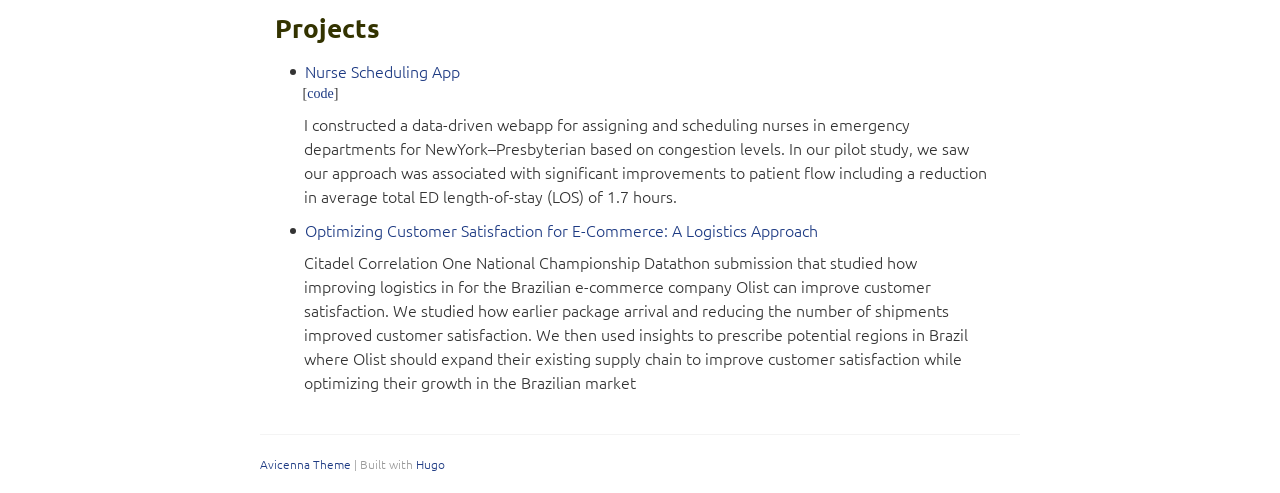
==== commit 882c1da3: "Publish teaching resources and responsive Excel Solver tutorial" ====
--- a/index.html
+++ b/index.html
@@ -65,10 +65,6 @@
           
             <li class="navbar-item ">
               <a class="nav-link" href="/teaching" title="">teaching</a>
-            </li>
-          
-            <li class="navbar-item ">
-              <a class="nav-link" href="/hypothesis-testing-game/" title="Hypothesis Testing Game">game</a>
             </li>
           
         </ul>
